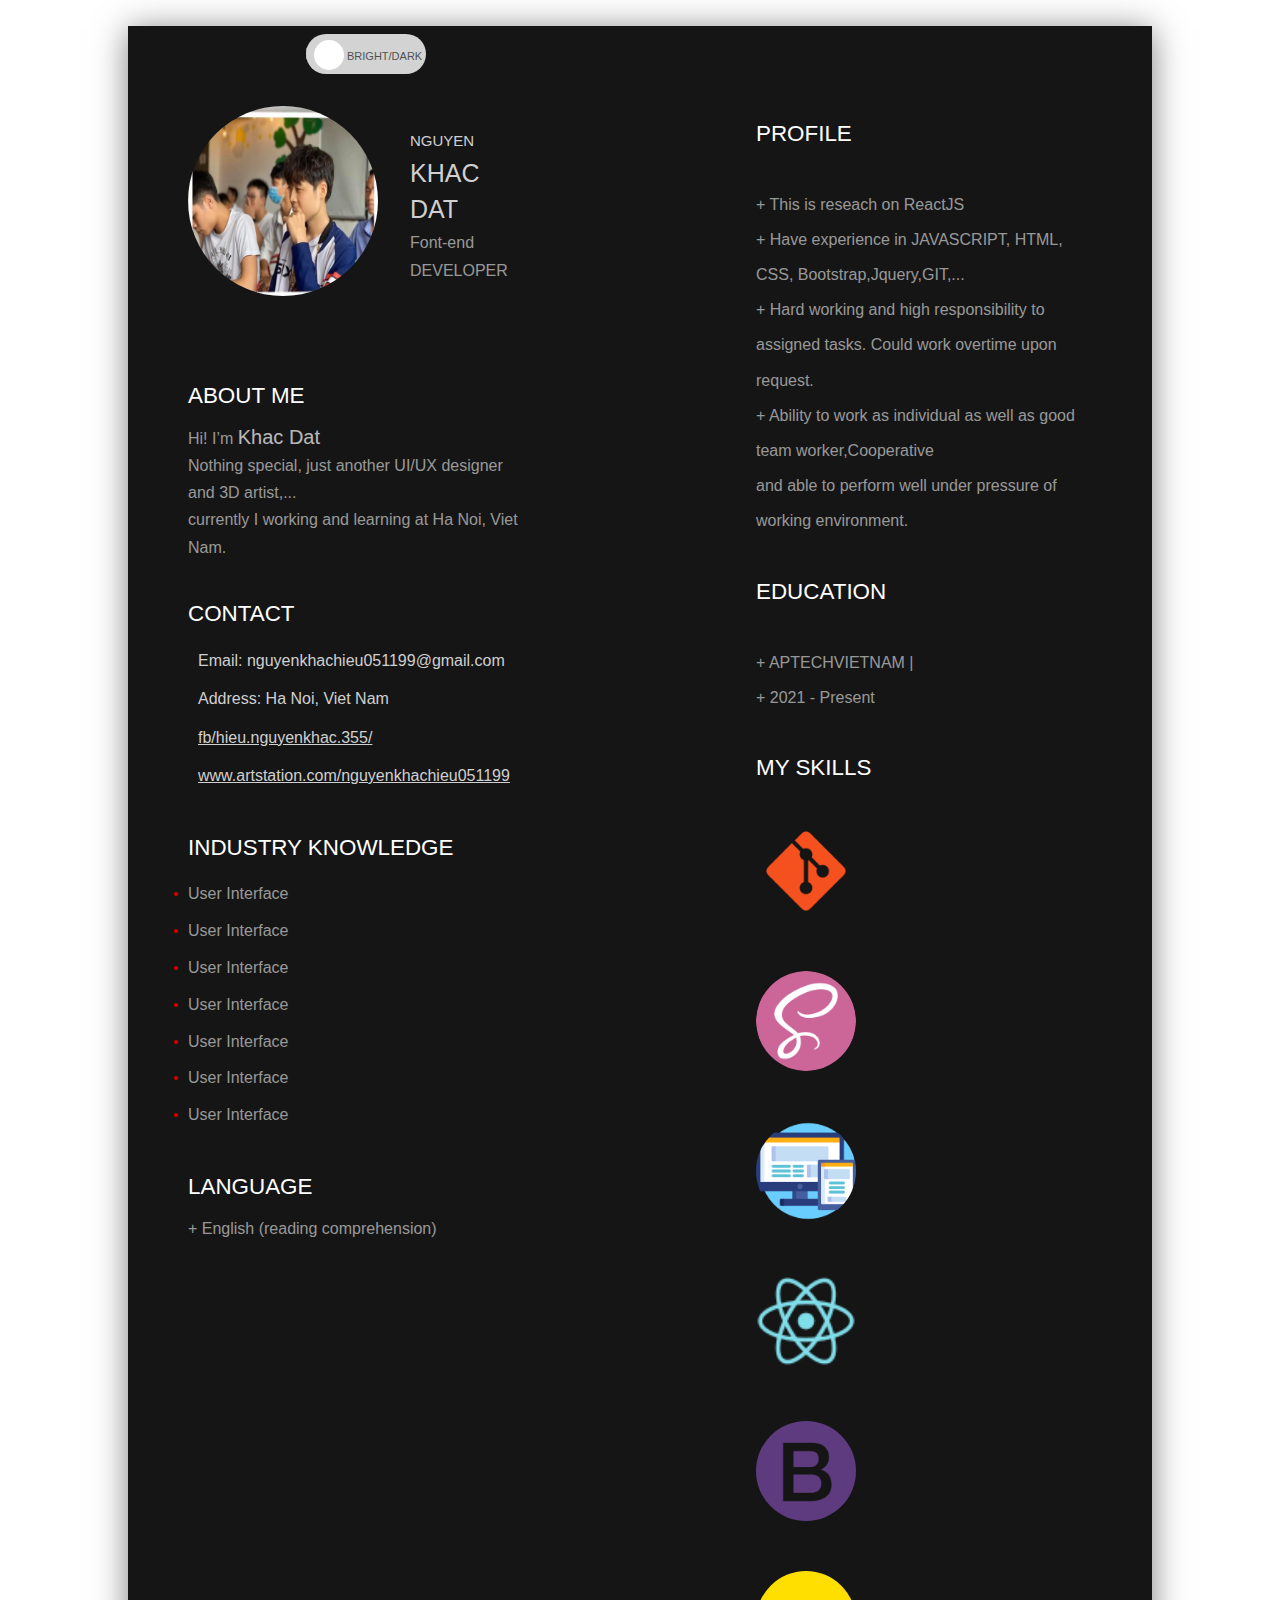
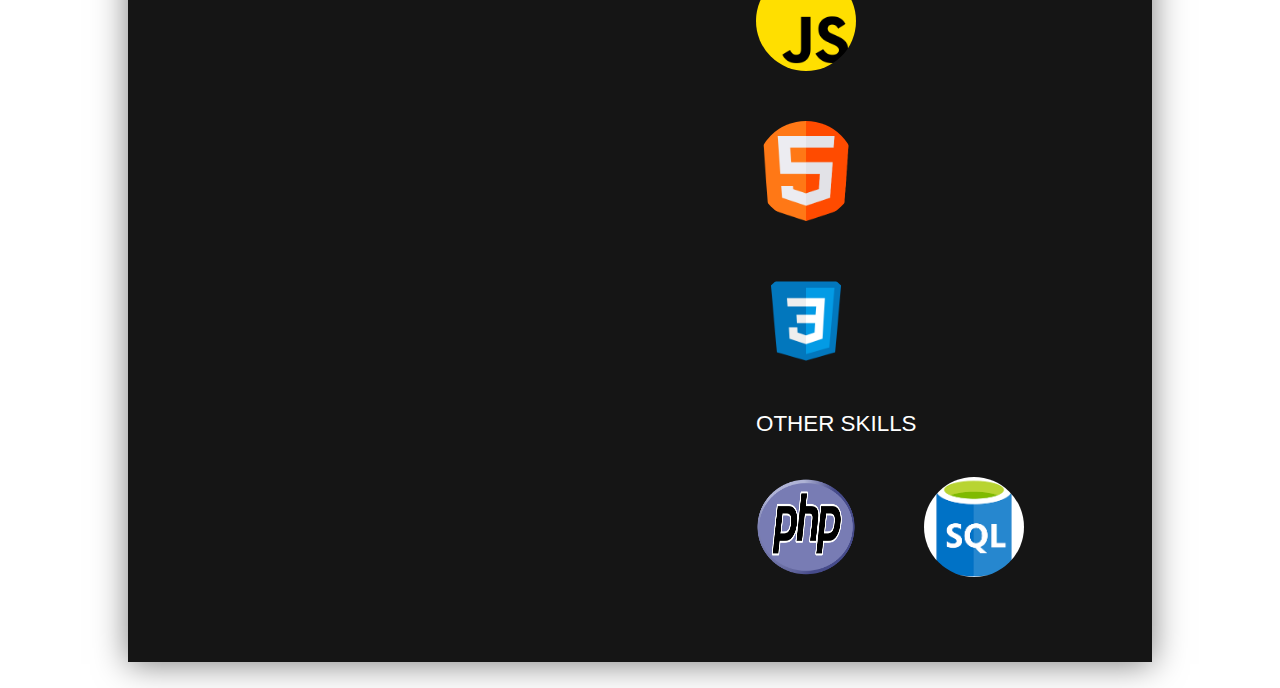
==== index.html @ b3a9d8ca "Done" ====
<!DOCTYPE html>
<html lang="en">

<head>
    <meta charset="UTF-8">
    <meta http-equiv="X-UA-Compatible" content="IE=edge">
    <meta name="viewport" content="width=device-width, initial-scale=1.0">
    <link rel="stylesheet" href="https://cdnjs.cloudflare.com/ajax/libs/font-awesome/6.3.0/css/all.min.css"
        integrity="sha512-SzlrxWUlpfuzQ+pcUCosxcglQRNAq/DZjVsC0lE40xsADsfeQoEypE+enwcOiGjk/bSuGGKHEyjSoQ1zVisanQ=="
        crossorigin="anonymous" referrerpolicy="no-referrer" />
    <link rel="stylesheet" href="main.css">
    <title>CV-2022</title>
</head>

<body>
    <div class="wrapper">
        <div class="main">
            <!--***************************** Columns1*********************** -->
            <div class="main-col">
                <div class="section-introduce">
                    <div class="section-avatar">
                        <img src="./img/avatar-me.jpg" alt="null" width="190px" height="190px"
                            style="border-radius: 50%;">
                    </div>
                    <div class="section-name">
                        <h3>Nguyen <br>
                            <span style="font-size: 25px;">Khac Dat</span>
                        </h3>
                        <p>Font-end DEVELOPER </p>
                    </div>
                </div>
                <div class="section-aboutme mg-b">
                    <h3>About me</h3>
                    <p>Hi! I’m <span style="color:#ffff;font-size: 20px;"> Khac Dat</span></p>
                    <p>Nothing special, just another UI/UX designer and 3D artist,... <br>
                        currently I working and learning at Ha Noi, Viet Nam.</p>
                </div>
                <div class="section-contact mg-b">
                    <h3>Contact</h3>
                    <a href=""><i class="fa-solid fa-envelope"></i>Email: nguyenkhachieu051199@gmail.com</a>
                    <a href=""><i class="fa-sharp fa-solid fa-location-dot"></i>Address: Ha Noi, Viet Nam</a>
                    <a href=""><i class="fa-brands fa-facebook"></i>fb/hieu.nguyenkhac.355/</a>
                    <a href=""><i class="fa-brands fa-line"></i>www.artstation.com/nguyenkhachieu051199</a>
                </div>
                <div class="section-knowledge mg-b">
                    <h3>Industry Knowledge</h3>
                    <ul>
                        <li>
                            <p>User Interface</p>
                        </li>
                        <li>
                            <p>User Interface</p>
                        </li>
                        <li>
                            <p>User Interface</p>
                        </li>
                        <li>
                            <p>User Interface</p>
                        </li>
                        <li>
                            <p>User Interface</p>
                        </li>
                        <li>
                            <p>User Interface</p>
                        </li>
                        <li>
                            <p>User Interface</p>
                        </li>
                        <!-- <li><button id="myButton" onclick="toggleButton()">Click me!</button></li> -->
                    </ul>
                </div>
                <div class="section-language">
                    <h3>Language</h3>
                    <p>+ English (reading comprehension) </p>
                </div>
            </div>

            <!--***************************** Columns2*********************** -->
            <div class="main-col">
                <div class="main-aside mg-b">
                    <div class="aside-profile mg-b">
                        <h3 class="mg-b">Profile</h3>
                        <p>+ This is reseach on ReactJS</p>
                        <p>+ Have experience in JAVASCRIPT, HTML, CSS, Bootstrap,Jquery,GIT,...</p>
                        <p>+ Hard working and high responsibility to assigned tasks. Could work overtime upon request.</p>
                        <p>+ Ability to work as individual as well as good team worker,Cooperative <br>
                            and able to perform well under pressure of working environment.</p>
                    </div>
                    <div class="aside-education mg-b">
                        <h3 class="mg-b">Education</h3>
                        <p>+ APTECHVIETNAM |</p>
                        <p>+ 2021 - Present</p>
                    </div>
                    <div class="aside-skills mg-b">
                        <h3 class="mg-b">My skills</h3>
                    <div class="myskill">
                        <img src="img/GIT.png" alt="null">
                        <img src="img/sass.png" alt="null">
                        <img src="img/responsive.png" alt="null">
                        <img src="img/react.png" alt="null">
                        <img src="img/boostrap.png" alt="null">
                        <img src="img/js.png" alt="null">
                        <img src="img/html.png" alt="null">
                        <img src="img/css.png" alt="null">
                    </div>
                    </div>
                    <div class="aside-otherskills mg-b">
                        <h3 class="mg-b">Other skills</h3>
                        <div class="otherskills">
                            <img src="img/PHP.png" alt="">
                            <img src="img/SQL.png" alt="">
                        </div>
                        
                    </div>
                </div>
            </div>
            <div class="flatRoundedCheckbox">  
            <p>bright/dark</p> 
            <input type="checkbox" name="" id="flatOneRoundedCheckbox" >
            <label for="flatOneRoundedCheckbox"></label>
            <span></span>
          </div>
        </div>
        
    </div>  
        <script>
            let body = document.querySelector("body")
            let wrapper = document.querySelector(".wrapper")
            let wrapperp = document.querySelector(".wrapper p")
           let form = document.querySelector(".flatRoundedCheckbox")
           let hide_mon = document.querySelector(".flatRoundedCheckbox p")
           let main = document.querySelector(".main");
           console.log("🚀 ~ file: index.html:131 ~ main:", main)
           let change =  document.querySelector("#flatOneRoundedCheckbox");  
           let main_name_span = document.querySelector(".main .section-name h3>span");         
           console.log("🚀 ~ file: index.html:136 ~ main_name_span:", main_name_span)
           
           
           change.addEventListener('click', function () {
            body.classList.toggle("change-backgound-wrapper")
            main.classList.toggle("change-backgound-main")
            main.classList.toggle("color-p") 
            hide_mon.classList.toggle("hide-mon")
            wrapper.classList.toggle("color-h3")
            main_name_span.classList.toggle("color-h3")
            });
        </script>
    <!-- <script>
        function toggleButton() {
            let wrapper = document.querySelector(".main")
            var button = document.getElementById("myButton");
            wrapper.classList.toggle('change-background');
            button.classList.toggle("active");
        }
    </script> -->
</body>

</html>
---- main.css ----
* {
  padding: 0;
  margin: 0;
  box-sizing: border-box;
  text-decoration: none;
  font-family: "Roboto", sans-serif;
  scroll-behavior: smooth;
}
:root{
    --font-size-p:17px;
    --font-size-h3:1.4em;
    --color-p-color: #D0D0D0;
    --font-weight-h3:500;
    --font-weight-p:400;
    --line-height-h3:3.5rem;
    --color-h3-click:#000000;
}
.mg-b{
    margin-bottom: 25px;
}
h3{
font-size: var(--font-size-h3);
line-height: var(--line-height-h3);
text-transform: uppercase;
font-weight:var(--font-weight-h3) ;
}
p{
font-size: var(--font-weight-p);
color: var(--color-p-color);
opacity: 0.7;
}
a{
    display: block;
    color: var(--color-p-color);
}
i{
    color: #CC0000;
    padding-right: 10px;
}
/* span{
   color: #ffffff;
    font-size:25px;
} */
.wrapper{
color: #ffffff;

}
.main{
    display: grid;
    grid-template-columns: repeat(auto-fit, minmax(390px, 2fr));
    column-gap: 7rem;
    background: #151515;
    box-shadow: 0px 2.52585px 31.5731px rgba(0, 0, 0, 0.5);
    justify-items: center;
    margin: 2% 10%;
}
.main.color-p p{
    color: #000000;
    opacity: 0.5;
}
.main .section-name h3>span.color-h3{
    color: var(--color-h3-click);
}
.main-col{
    line-height: 1.7rem;
    padding: 80px 60px 60px 60px;
}
.section-name h3:not(span){
    font-size: 15px;
    line-height: 2rem;
    color: var(--color-p-color);
}
.main-col .section-introduce{
    display: flex;
    margin-bottom: 4rem;
    align-items: center;
    gap:2rem
}
.main-col .section-name{
    display: flex;
    flex-direction: column;
}
.main-col .section-contact a{
    line-height: 2.4rem;
}
.main-col .section-contact a:nth-child(4){
    text-decoration: revert;
}.main-col .section-contact a:nth-child(5){
    text-decoration: revert;
}
.main-col .section-knowledge li{
    list-style: none;
    line-height: 2.3rem;
}
.main-col .section-knowledge li::before{
    content:'\2022';
      /* For a square bullet */
      /*content:'\25A0';*/
      display: block;
      position: relative;
      max-width: 0px;
      max-height: 0px;
      left: -15px;
      top: -0px;
      color: #CC0000;
      font-size: 15px;
}
.main-aside .aside-skills .myskill{
    display: grid;
    grid-template-columns: repeat(auto-fit, minmax(200px, 1fr));
    grid-template-rows: repeat(2, 100px);
    row-gap: 50px;
}
.main-aside .aside-skills img,.main-aside .aside-otherskills img{
    width: 100px;
    height: 100px;
    border-radius: 50%;
    
  }
  .aside-otherskills .otherskills{
    display: grid;
    grid-template-columns: repeat(auto-fit, minmax(50px, 1fr));
    row-gap: 50px;
}
.main-aside p{
    line-height: 2.2rem;
}
/* Change back ground */
.flatRoundedCheckbox
{
    width: 120px;
    height: 40px;
    margin: 20px 50px;
    position: absolute;
    left: 20%;
}
.flatRoundedCheckbox span
{
    display: block;
    width: 100%;
    height:100%;
    background: #d3d3d3;
    border-radius: 50px;
    position: relative;
    top:-30px;
}   
/* tạo nút bấm */
.flatRoundedCheckbox label{
    display: block;
    width: 30px;
    height: 30px;
    border-radius: 50px;
    transition: all .25s ease;
    cursor: pointer;
    position: absolute;
    top: 5px;
    z-index: 1;
    left: 8px;
    top: -6px;
    background: #FFF;
}
/* Và hiệu ứng khi click */
.flatRoundedCheckbox input[type=checkbox]:checked ~ span
{
    background: #4fbe79;
}
 
.flatRoundedCheckbox input[type=checkbox]:checked ~ label {
    left: 85px;
    
}
.flatRoundedCheckbox p{
    position: absolute;
    left: 41px;
    z-index: 1;
    color: #151515;
    text-transform: uppercase;
    font-size: 11px;
    top: 4px;
}
.change-backgound-main{
    background-color: #ffffff;
    box-shadow: 2px 2.52585px 31.5731px rgba(235, 234, 234, 0.5);
}
.change-backgound-wrapper{
    background-color: #000000;
}
.hide-mon{
    display: none;
}
.color-h3{
    color: #000000;
}

/* button {
    background-color: #4CAF50; /* màu nền mặc định của nút */
    /* color: white; /* màu chữ mặc định của nút */
  /* } */ */
  
/* button.active {
    background-color: #008CBA; /* màu nền khi nút được bật sáng */
    /* color: white; /* màu chữ khi nút được bật sáng */
  /* } */ */
  /* .change-background{
    background-color: #ffff; */
  /* } */ */ */
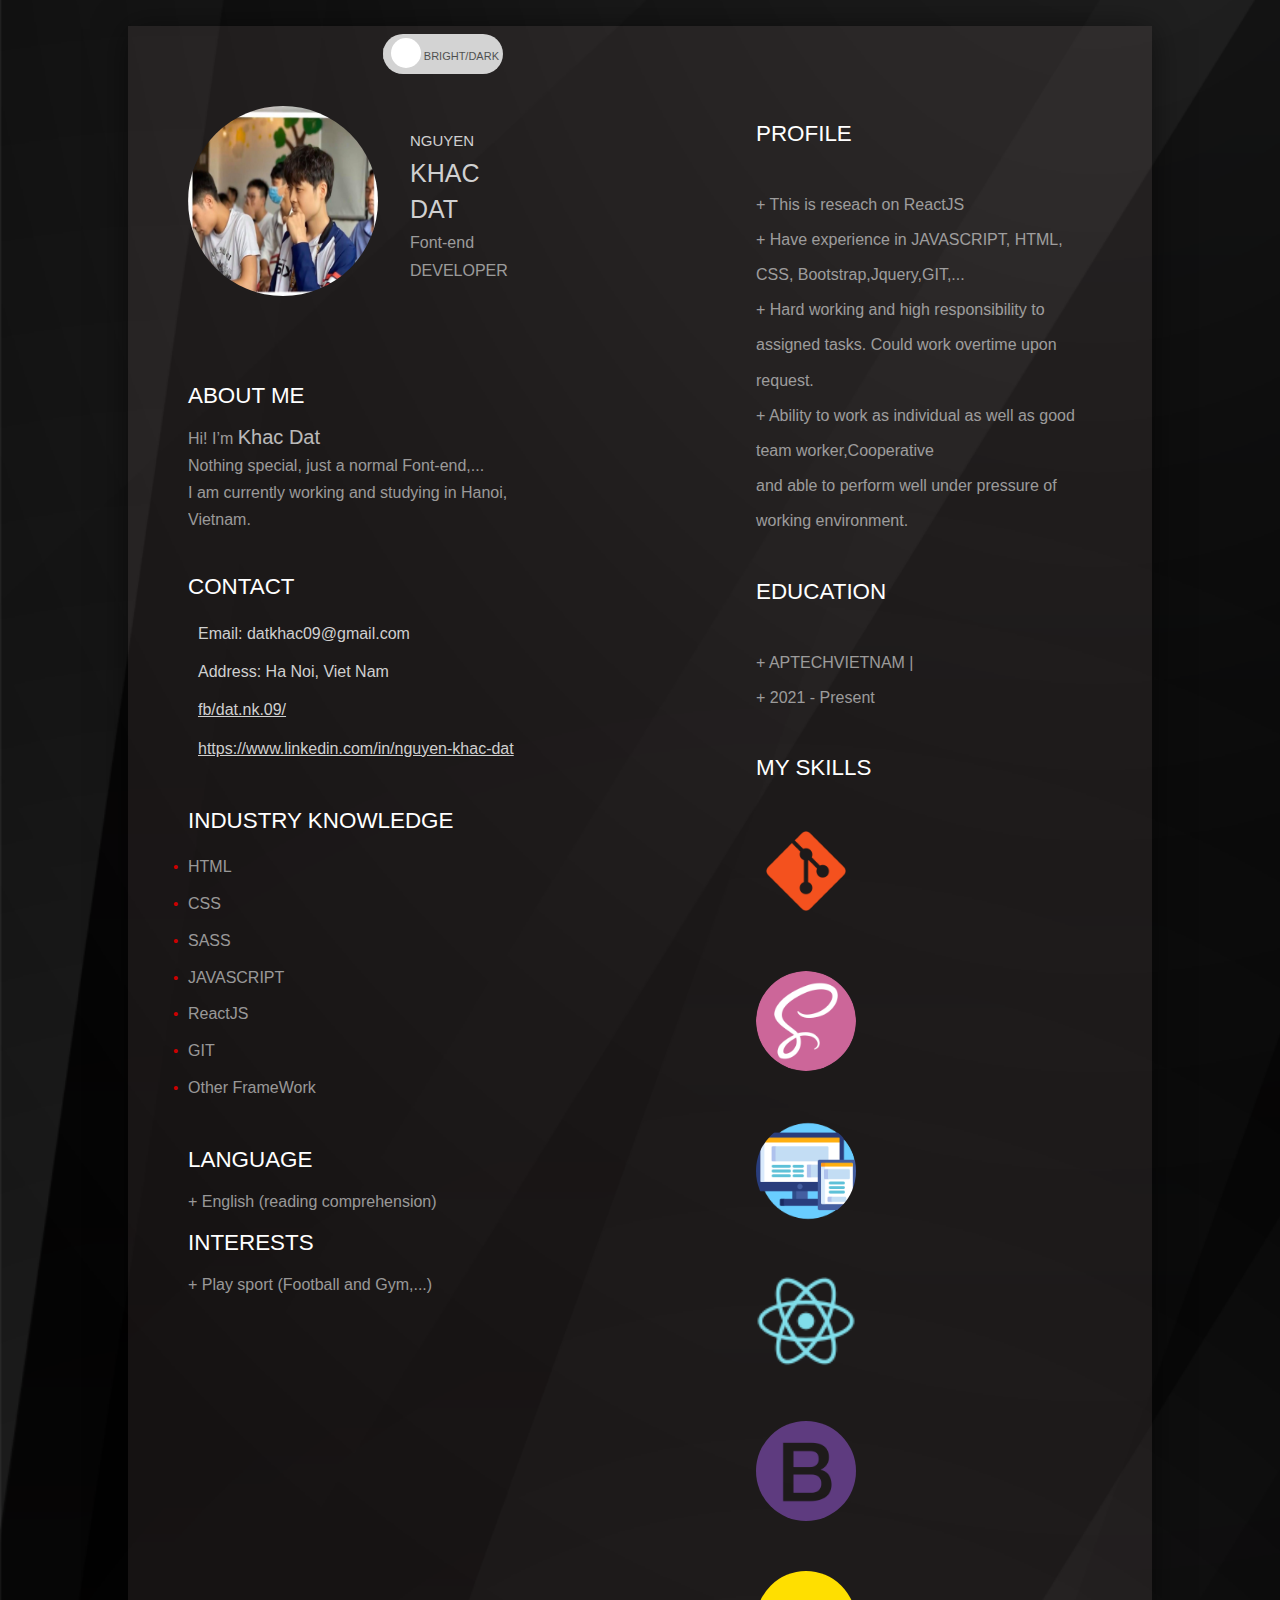
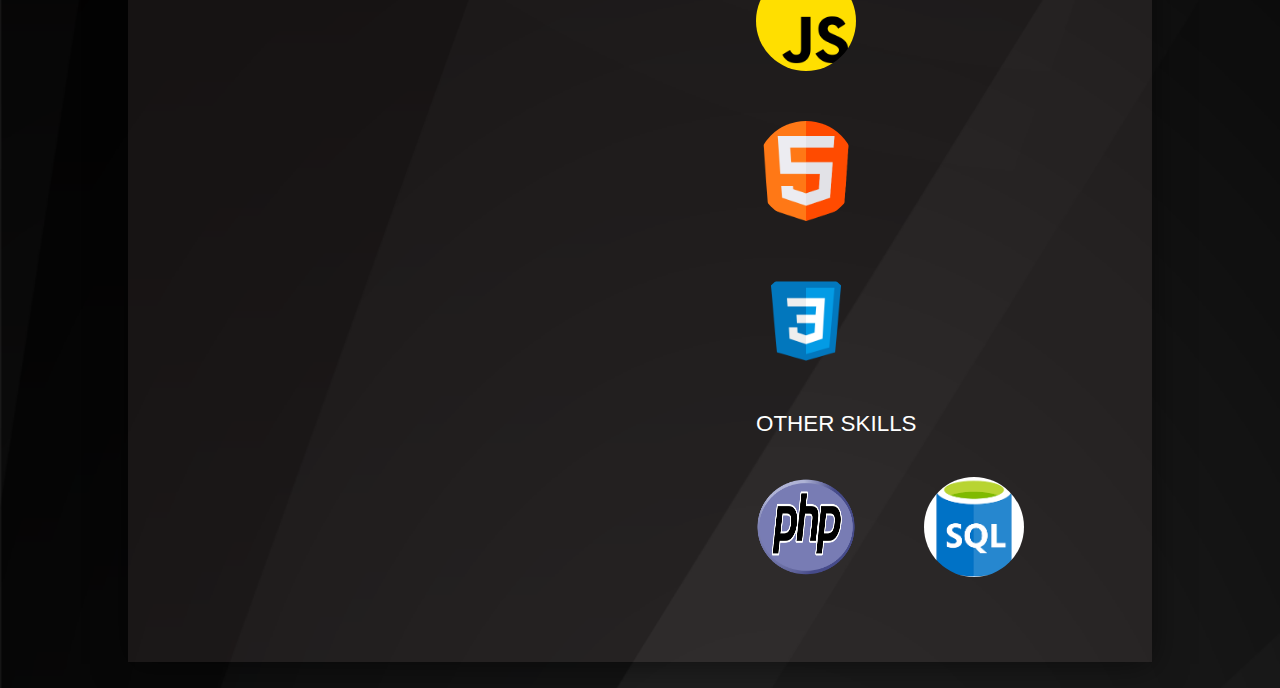
==== commit 00ac6600: "Done" ====
--- a/index.html
+++ b/index.html
@@ -8,6 +8,8 @@
     <link rel="stylesheet" href="https://cdnjs.cloudflare.com/ajax/libs/font-awesome/6.3.0/css/all.min.css"
         integrity="sha512-SzlrxWUlpfuzQ+pcUCosxcglQRNAq/DZjVsC0lE40xsADsfeQoEypE+enwcOiGjk/bSuGGKHEyjSoQ1zVisanQ=="
         crossorigin="anonymous" referrerpolicy="no-referrer" />
+        <link href="https://fonts.cdnfonts.com/css/avenir-next-lt-pro" rel="stylesheet">
+
     <link rel="stylesheet" href="main.css">
     <title>CV-2022</title>
 </head>
@@ -32,39 +34,39 @@
                 <div class="section-aboutme mg-b">
                     <h3>About me</h3>
                     <p>Hi! I’m <span style="color:#ffff;font-size: 20px;"> Khac Dat</span></p>
-                    <p>Nothing special, just another UI/UX designer and 3D artist,... <br>
-                        currently I working and learning at Ha Noi, Viet Nam.</p>
+                    <p>Nothing special, just a normal Font-end,... <br>
+                        I am currently working and studying in Hanoi, Vietnam.</p>
                 </div>
                 <div class="section-contact mg-b">
                     <h3>Contact</h3>
-                    <a href=""><i class="fa-solid fa-envelope"></i>Email: nguyenkhachieu051199@gmail.com</a>
+                    <a href=""><i class="fa-solid fa-envelope"></i>Email: datkhac09@gmail.com</a>
                     <a href=""><i class="fa-sharp fa-solid fa-location-dot"></i>Address: Ha Noi, Viet Nam</a>
-                    <a href=""><i class="fa-brands fa-facebook"></i>fb/hieu.nguyenkhac.355/</a>
-                    <a href=""><i class="fa-brands fa-line"></i>www.artstation.com/nguyenkhachieu051199</a>
+                    <a href="https://www.facebook.com/dat.09.k"><i class="fa-brands fa-facebook"></i>fb/dat.nk.09/</a>
+                    <a href="https://www.linkedin.com/in/nguyen-khac-dat-39604b189/"><i class="fa-brands fa-line"></i>https://www.linkedin.com/in/nguyen-khac-dat</a>
                 </div>
                 <div class="section-knowledge mg-b">
                     <h3>Industry Knowledge</h3>
                     <ul>
                         <li>
-                            <p>User Interface</p>
+                            <p>HTML</p>
                         </li>
                         <li>
-                            <p>User Interface</p>
+                            <p>CSS</p>
                         </li>
                         <li>
-                            <p>User Interface</p>
+                            <p>SASS</p>
                         </li>
                         <li>
-                            <p>User Interface</p>
+                            <p>JAVASCRIPT</p>
                         </li>
                         <li>
-                            <p>User Interface</p>
+                            <p>ReactJS</p>
                         </li>
                         <li>
-                            <p>User Interface</p>
+                            <p>GIT</p>
                         </li>
                         <li>
-                            <p>User Interface</p>
+                            <p>Other FrameWork</p>
                         </li>
                         <!-- <li><button id="myButton" onclick="toggleButton()">Click me!</button></li> -->
                     </ul>
@@ -72,6 +74,10 @@
                 <div class="section-language">
                     <h3>Language</h3>
                     <p>+ English (reading comprehension) </p>
+                </div>
+                <div class="section-language">
+                    <h3>Interests</h3>
+                    <p>+ Play sport (Football and Gym,...)</p>
                 </div>
             </div>
 
--- a/main.css
+++ b/main.css
@@ -1,10 +1,19 @@
+
+@import url('https://fonts.cdnfonts.com/css/avenir-next-lt-pro');
+
 * {
   padding: 0;
   margin: 0;
   box-sizing: border-box;
   text-decoration: none;
-  font-family: "Roboto", sans-serif;
+  font-family: 'Avenir Next LT Pro', sans-serif;
   scroll-behavior: smooth;
+}
+body{
+    background: url(./img/Asset\ 1@4x\ 1.png);
+    background-repeat: no-repeat;
+    background-size: cover;
+    
 }
 :root{
     --font-size-p:17px;
@@ -46,14 +55,28 @@
 
 }
 .main{
+    position: relative;
     display: grid;
     grid-template-columns: repeat(auto-fit, minmax(390px, 2fr));
     column-gap: 7rem;
-    background: #151515;
+    /* background-color: #151515; */
     box-shadow: 0px 2.52585px 31.5731px rgba(0, 0, 0, 0.5);
     justify-items: center;
     margin: 2% 10%;
-}
+    
+}
+.main:before {
+    content: "";
+    display: block;
+    position: absolute;
+    width: 100%;
+    height: 100%;
+    top: 0;
+    left: 0;
+    background-color: rgb(198 165 165 / 50%); /* Độ mờ: 0.5 */
+    z-index: -9999;
+    opacity: 0.2;
+  }
 .main.color-p p{
     color: #000000;
     opacity: 0.5;
@@ -153,10 +176,9 @@
     transition: all .25s ease;
     cursor: pointer;
     position: absolute;
-    top: 5px;
     z-index: 1;
     left: 8px;
-    top: -6px;
+    top: -8px;
     background: #FFF;
 }
 /* Và hiệu ứng khi click */
@@ -166,7 +188,7 @@
 }
  
 .flatRoundedCheckbox input[type=checkbox]:checked ~ label {
-    left: 85px;
+    left: calc(100% - 40px);
     
 }
 .flatRoundedCheckbox p{
